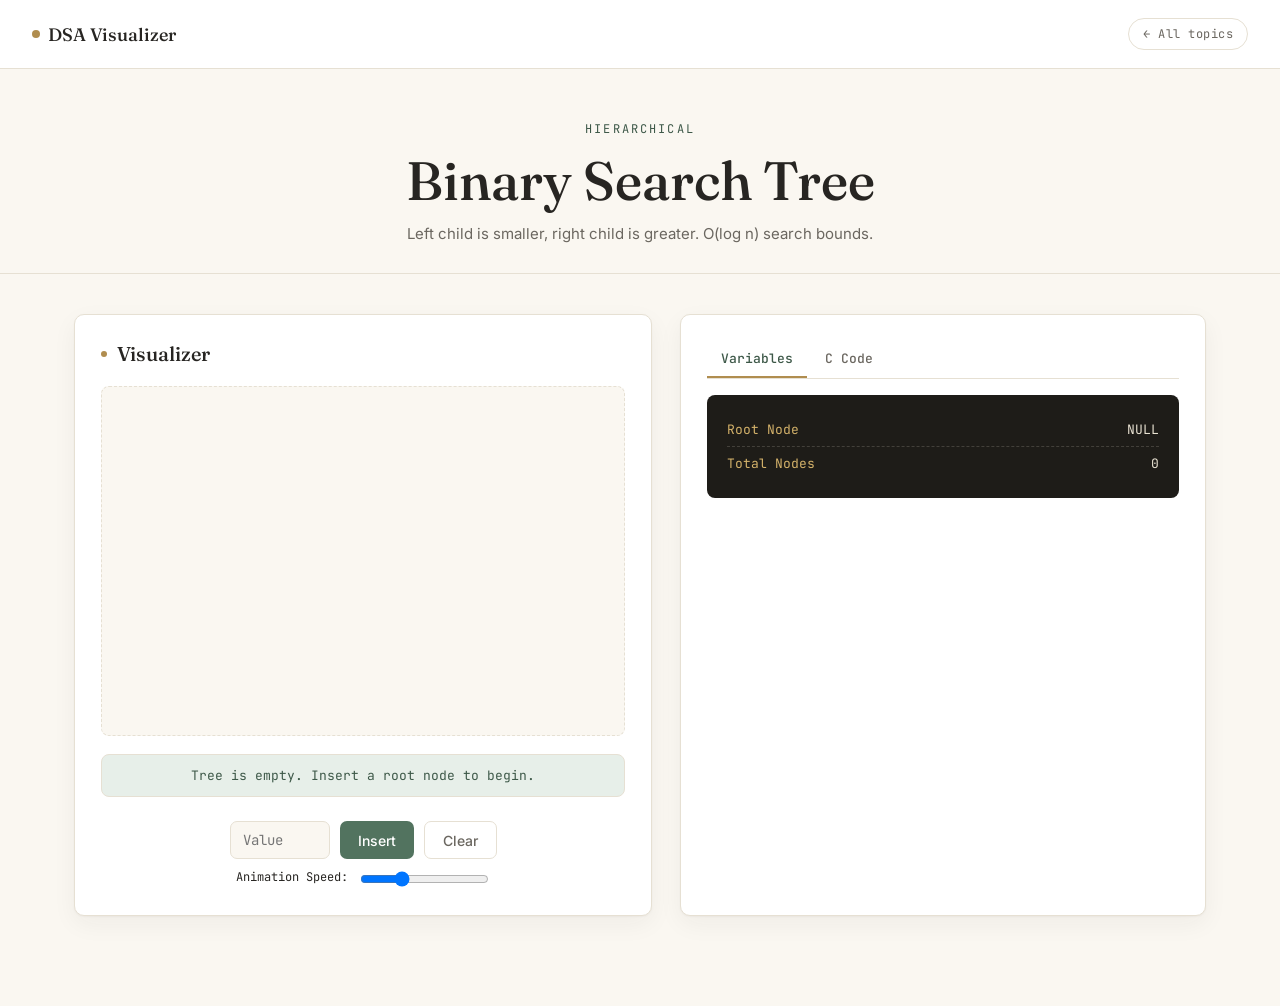
==== binary-tree.html @ e1cd3124 "Add binary-tree.html for DSA visualizer" ====
<!DOCTYPE html>
<html lang="en">
<head>
<meta charset="UTF-8">
<meta name="viewport" content="width=device-width, initial-scale=1.0">
<title>Binary Tree — DSA Visualizer</title>
<link href="https://fonts.googleapis.com/css2?family=Fraunces:wght@400;500&family=Inter:wght@400;500;600&family=JetBrains+Mono:wght@400;500&display=swap" rel="stylesheet">
<link rel="stylesheet" href="assets/style.css">
<style>
  .tree-stage { position: relative; height: 350px; background: var(--porcelain); border: 1px dashed var(--line); border-radius: 8px; margin-top: 20px; overflow: hidden; }
  .t-node { position: absolute; width: 40px; height: 40px; background: var(--sage); color: white; border-radius: 50%; display: flex; align-items: center; justify-content: center; font-family: 'JetBrains Mono', monospace; font-weight: bold; font-size: 14px; z-index: 2; transition: all 0.4s ease; transform: translate(-50%, -50%); box-shadow: var(--shadow); }
  .t-node.active { background: var(--gold); transform: translate(-50%, -50%) scale(1.2); }
  
  svg.tree-edges { position: absolute; top: 0; left: 0; width: 100%; height: 100%; z-index: 1; pointer-events: none; }
  line.tree-line { stroke: var(--sage-deep); stroke-width: 2; transition: all 0.4s ease; }
  
  .caption { margin-top: 18px; background: var(--sage-pale); border: 1px solid var(--line); border-radius: 8px; padding: 12px 16px; font-family: 'JetBrains Mono', monospace; font-size: 13px; color: var(--sage-deep); text-align: center; min-height: 20px; }
</style>
</head>
<body>
<nav class="site-nav">
  <a class="brand" href="index.html">DSA Visualizer</a>
  <a class="back" href="index.html">← All topics</a>
</nav>

<header class="page-head">
  <div class="eyebrow">Hierarchical</div>
  <h1>Binary Search Tree</h1>
  <p>Left child is smaller, right child is greater. O(log n) search bounds.</p>
</header>

<main class="layout">
  <div class="panel">
    <h2>Visualizer</h2>
    <div class="tree-stage" id="stage">
      <svg class="tree-edges" id="edgesSvg"></svg>
      <div id="nodesContainer"></div>
    </div>
    
    <div class="caption" id="caption">Tree is empty. Insert a root node to begin.</div>
    
    <div class="controls">
      <input type="number" id="valInput" placeholder="Value" style="width: 100px;" />
      <button class="btn-primary" onclick="insertNode()">Insert</button>
      <button class="btn-ghost" onclick="resetTree()">Clear</button>
    </div>
    
    <div class="controls" style="margin-top: 10px;">
      <label style="font-family:'JetBrains Mono', monospace; font-size:12px;">Animation Speed:</label>
      <input type="range" id="speedSlider" min="200" max="1500" value="600">
    </div>
  </div>

  <div class="panel">
    <div class="tabs">
      <div class="tab active" data-tab="vars">Variables</div>
      <div class="tab" data-tab="code">C Code</div>
    </div>
    <div class="tab-content active" id="vars">
      <div class="ledger">
        <div class="ledger-row"><span class="ledger-key">Root Node</span><span class="ledger-val" id="varRoot">NULL</span></div>
        <div class="ledger-row"><span class="ledger-key">Total Nodes</span><span class="ledger-val" id="varSize">0</span></div>
      </div>
    </div>
    <div class="tab-content" id="code">
      <pre class="code">
struct Node* insert(struct Node* node, int data) {
    if (node == NULL) return newNode(data);

    if (data < node->data)
        node->left  = insert(node->left, data);
    else if (data > node->data)
        node->right = insert(node->right, data);

    return node;
}</pre>
    </div>
  </div>
</main>

<script>
  class TreeNode {
    constructor(val, id) {
      this.val = val; this.id = id;
      this.left = null; this.right = null;
      this.x = 0; this.y = 0;
    }
  }

  let root = null;
  let nodeCount = 0;
  let isRunning = false;
  
  function getDelay() { return parseInt(document.getElementById("speedSlider").max) - parseInt(document.getElementById("speedSlider").value) + 200; }
  function sleep(ms) { return new Promise(resolve => setTimeout(resolve, ms)); }

  function calculatePositions(node, x, y, offset) {
    if (!node) return;
    node.x = x; node.y = y;
    calculatePositions(node.left, x - offset, y + 60, offset / 1.8);
    calculatePositions(node.right, x + offset, y + 60, offset / 1.8);
  }

  function drawTree() {
    const stageWidth = document.getElementById("stage").clientWidth;
    if (root) calculatePositions(root, stageWidth / 2, 40, stageWidth / 4);

    const svg = document.getElementById("edgesSvg");
    const container = document.getElementById("nodesContainer");
    svg.innerHTML = "";
    
    // Create/update nodes
    const renderNode = (node) => {
      let el = document.getElementById(`t-node-${node.id}`);
      if (!el) {
        el = document.createElement("div");
        el.className = "t-node";
        el.id = `t-node-${node.id}`;
        el.textContent = node.val;
        container.appendChild(el);
      }
      el.style.left = `${node.x}px`;
      el.style.top = `${node.y}px`;

      if (node.left) {
        let line = document.createElementNS("http://www.w3.org/2000/svg", "line");
        line.setAttribute("class", "tree-line");
        line.setAttribute("x1", node.x); line.setAttribute("y1", node.y);
        line.setAttribute("x2", node.left.x); line.setAttribute("y2", node.left.y);
        svg.appendChild(line);
        renderNode(node.left);
      }
      if (node.right) {
        let line = document.createElementNS("http://www.w3.org/2000/svg", "line");
        line.setAttribute("class", "tree-line");
        line.setAttribute("x1", node.x); line.setAttribute("y1", node.y);
        line.setAttribute("x2", node.right.x); line.setAttribute("y2", node.right.y);
        svg.appendChild(line);
        renderNode(node.right);
      }
    };

    if (root) renderNode(root);
    
    document.getElementById("varRoot").textContent = root ? root.val : "NULL";
    document.getElementById("varSize").textContent = nodeCount;
  }

  async function insertNode() {
    if (isRunning) return;
    let val = document.getElementById("valInput").value.trim();
    if (!val || isNaN(val)) { document.getElementById("caption").textContent = "Enter a valid number."; return; }
    
    let num = Number(val);
    isRunning = true;
    document.getElementById("valInput").value = "";

    if (!root) {
      root = new TreeNode(num, nodeCount++);
      document.getElementById("caption").textContent = `Tree was empty. Created root node ${num}.`;
      drawTree();
      isRunning = false;
      return;
    }

    let curr = root;
    while (curr) {
      let el = document.getElementById(`t-node-${curr.id}`);
      el.classList.add("active");
      
      if (num < curr.val) {
        document.getElementById("caption").textContent = `${num} < ${curr.val}. Moving to left child.`;
        await sleep(getDelay());
        el.classList.remove("active");
        
        if (!curr.left) {
          curr.left = new TreeNode(num, nodeCount++);
          document.getElementById("caption").textContent = `Left child is null. Inserting ${num} here.`;
          break;
        }
        curr = curr.left;
      } else if (num > curr.val) {
        document.getElementById("caption").textContent = `${num} > ${curr.val}. Moving to right child.`;
        await sleep(getDelay());
        el.classList.remove("active");
        
        if (!curr.right) {
          curr.right = new TreeNode(num, nodeCount++);
          document.getElementById("caption").textContent = `Right child is null. Inserting ${num} here.`;
          break;
        }
        curr = curr.right;
      } else {
        document.getElementById("caption").textContent = `Value ${num} already exists in the BST!`;
        el.classList.remove("active");
        isRunning = false;
        return;
      }
    }
    
    drawTree();
    isRunning = false;
  }

  function resetTree() {
    if (isRunning) return;
    root = null;
    nodeCount = 0;
    document.getElementById("nodesContainer").innerHTML = "";
    document.getElementById("edgesSvg").innerHTML = "";
    document.getElementById("caption").textContent = "Tree cleared.";
    drawTree();
  }

  window.addEventListener('resize', () => { if(!isRunning) drawTree(); });
  
  // Tabs
  document.querySelectorAll(".tab").forEach(tab => {
    tab.addEventListener("click", () => {
      document.querySelectorAll(".tab").forEach(t => t.classList.remove("active"));
      document.querySelectorAll(".tab-content").forEach(c => c.classList.remove("active"));
      tab.classList.add("active");
      document.getElementById(tab.dataset.tab).classList.add("active");
    });
  });
</script>
</body>
</html>
---- assets/style.css ----
/* ============================================================
   DSA Visualizer — shared design system
   Porcelain & ink, sage and antique gold accents.
   ============================================================ */
:root {
  --porcelain: #FAF7F1;
  --paper: #FFFFFF;
  --ink: #272522;
  --ink-soft: #6B6760;
  --line: #E6E0D3;
  --sage: #52735F;
  --sage-deep: #3D5848;
  --sage-pale: #E7EFE9;
  --gold: #B08D4F;
  --gold-soft: #E8D9B8;
  --rose: #A85C4D;
  --ledger: #1E1C18;
  --ledger-text: #E9E2D2;
  --ledger-accent: #D4B26A;
  --radius: 10px;
  --shadow: 0 1px 2px rgba(39,37,34,0.04), 0 8px 24px rgba(39,37,34,0.05);
}

* { box-sizing: border-box; }
html { scroll-behavior: smooth; }
body {
  margin: 0;
  background: var(--porcelain);
  color: var(--ink);
  font-family: 'Inter', sans-serif;
  -webkit-font-smoothing: antialiased;
}
a { color: var(--sage-deep); }

/* ---------- Nav ---------- */
.site-nav {
  display: flex; align-items: center; justify-content: space-between;
  padding: 18px 32px; border-bottom: 1px solid var(--line);
  background: var(--paper); position: sticky; top: 0; z-index: 50;
}
.site-nav .brand {
  font-family: 'Fraunces', serif; font-weight: 500; font-size: 18px;
  text-decoration: none; color: var(--ink); display: flex; align-items: center; gap: 8px;
}
.site-nav .brand::before {
  content: ''; width: 8px; height: 8px; border-radius: 50%;
  background: var(--gold); display: inline-block;
}
.site-nav .back {
  font-family: 'JetBrains Mono', monospace; font-size: 12px;
  letter-spacing: 0.04em; text-decoration: none; color: var(--ink-soft);
  border: 1px solid var(--line); padding: 7px 14px; border-radius: 20px;
  transition: all 0.2s ease;
}
.site-nav .back:hover { border-color: var(--gold); color: var(--sage-deep); }

/* ---------- Page header ---------- */
.page-head { padding: 52px 32px 30px; text-align: center; border-bottom: 1px solid var(--line); }
.eyebrow {
  font-family: 'JetBrains Mono', monospace; font-size: 12px;
  letter-spacing: 0.18em; text-transform: uppercase; color: var(--sage-deep); margin-bottom: 10px;
}
.page-head h1 { font-family: 'Fraunces', serif; font-weight: 500; font-size: clamp(32px,5vw,54px); margin: 0 0 10px; }
.page-head p { color: var(--ink-soft); font-size: 15px; margin: 0 auto; max-width: 560px; }

main.layout { max-width: 1180px; margin: 0 auto; padding: 40px 24px 90px; display: grid; grid-template-columns: 1fr; gap: 28px; }
@media(min-width: 980px) { main.layout { grid-template-columns: 1.1fr 1fr; } }

.panel { background: var(--paper); border: 1px solid var(--line); border-radius: var(--radius); padding: 26px; box-shadow: var(--shadow); }
.panel h2 { font-family: 'Fraunces', serif; font-weight: 500; font-size: 20px; margin: 0 0 18px; display: flex; align-items: center; gap: 10px; }
.panel h2::before { content: ''; width: 6px; height: 6px; border-radius: 50%; background: var(--gold); display: inline-block; }

/* ---------- Buttons / inputs ---------- */
input[type=text], input[type=number] {
  padding: 9px 12px; border: 1px solid var(--line); border-radius: 7px;
  font-family: 'JetBrains Mono', monospace; font-size: 14px; background: var(--porcelain);
}
button {
  border: none; padding: 9px 18px; border-radius: 7px; font-family: 'Inter', sans-serif;
  font-weight: 500; font-size: 14px; cursor: pointer; transition: all 0.15s ease;
}
button:active { transform: scale(0.96); }
button:disabled { opacity: 0.4; cursor: not-allowed; }
.btn-primary { background: var(--sage); color: #fff; }
.btn-dark { background: var(--ink); color: #fff; }
.btn-ghost { background: transparent; color: var(--ink-soft); border: 1px solid var(--line); }
.controls { display: flex; gap: 10px; justify-content: center; margin-top: 24px; flex-wrap: wrap; }

/* ---------- Code & Ledger ---------- */
.tabs { display: flex; gap: 4px; margin-bottom: 16px; border-bottom: 1px solid var(--line); flex-wrap: wrap; }
.tab { padding: 9px 14px; font-size: 13px; font-weight: 500; color: var(--ink-soft); cursor: pointer; border-bottom: 2px solid transparent; font-family: 'JetBrains Mono', monospace; }
.tab.active { color: var(--sage-deep); border-bottom-color: var(--gold); }
.tab-content { display: none; }
.tab-content.active { display: block; }

pre.code { background: var(--ledger); color: var(--ledger-text); font-family: 'JetBrains Mono', monospace; font-size: 13px; line-height: 1.65; padding: 18px; border-radius: 8px; overflow-x: auto; margin: 0; }
.code-line { display: block; padding: 1px 6px; border-radius: 3px; }
.code-line.active { background: rgba(212,178,106,0.22); box-shadow: inset 2px 0 0 var(--ledger-accent); }

.ledger { background: var(--ledger); border-radius: 8px; padding: 18px 20px; font-family: 'JetBrains Mono', monospace; font-size: 13px; color: var(--ledger-text); }
.ledger-row { display: flex; justify-content: space-between; gap: 12px; padding: 8px 0; border-bottom: 1px dashed rgba(232,226,210,0.18); transition: background 0.3s ease; }
.ledger-row:last-child { border-bottom: none; }
.ledger-row.flash { background: rgba(212,178,106,0.16); }
.ledger-key { color: var(--ledger-accent); flex-shrink: 0; }
.ledger-val { color: var(--ledger-text); text-align: right; }
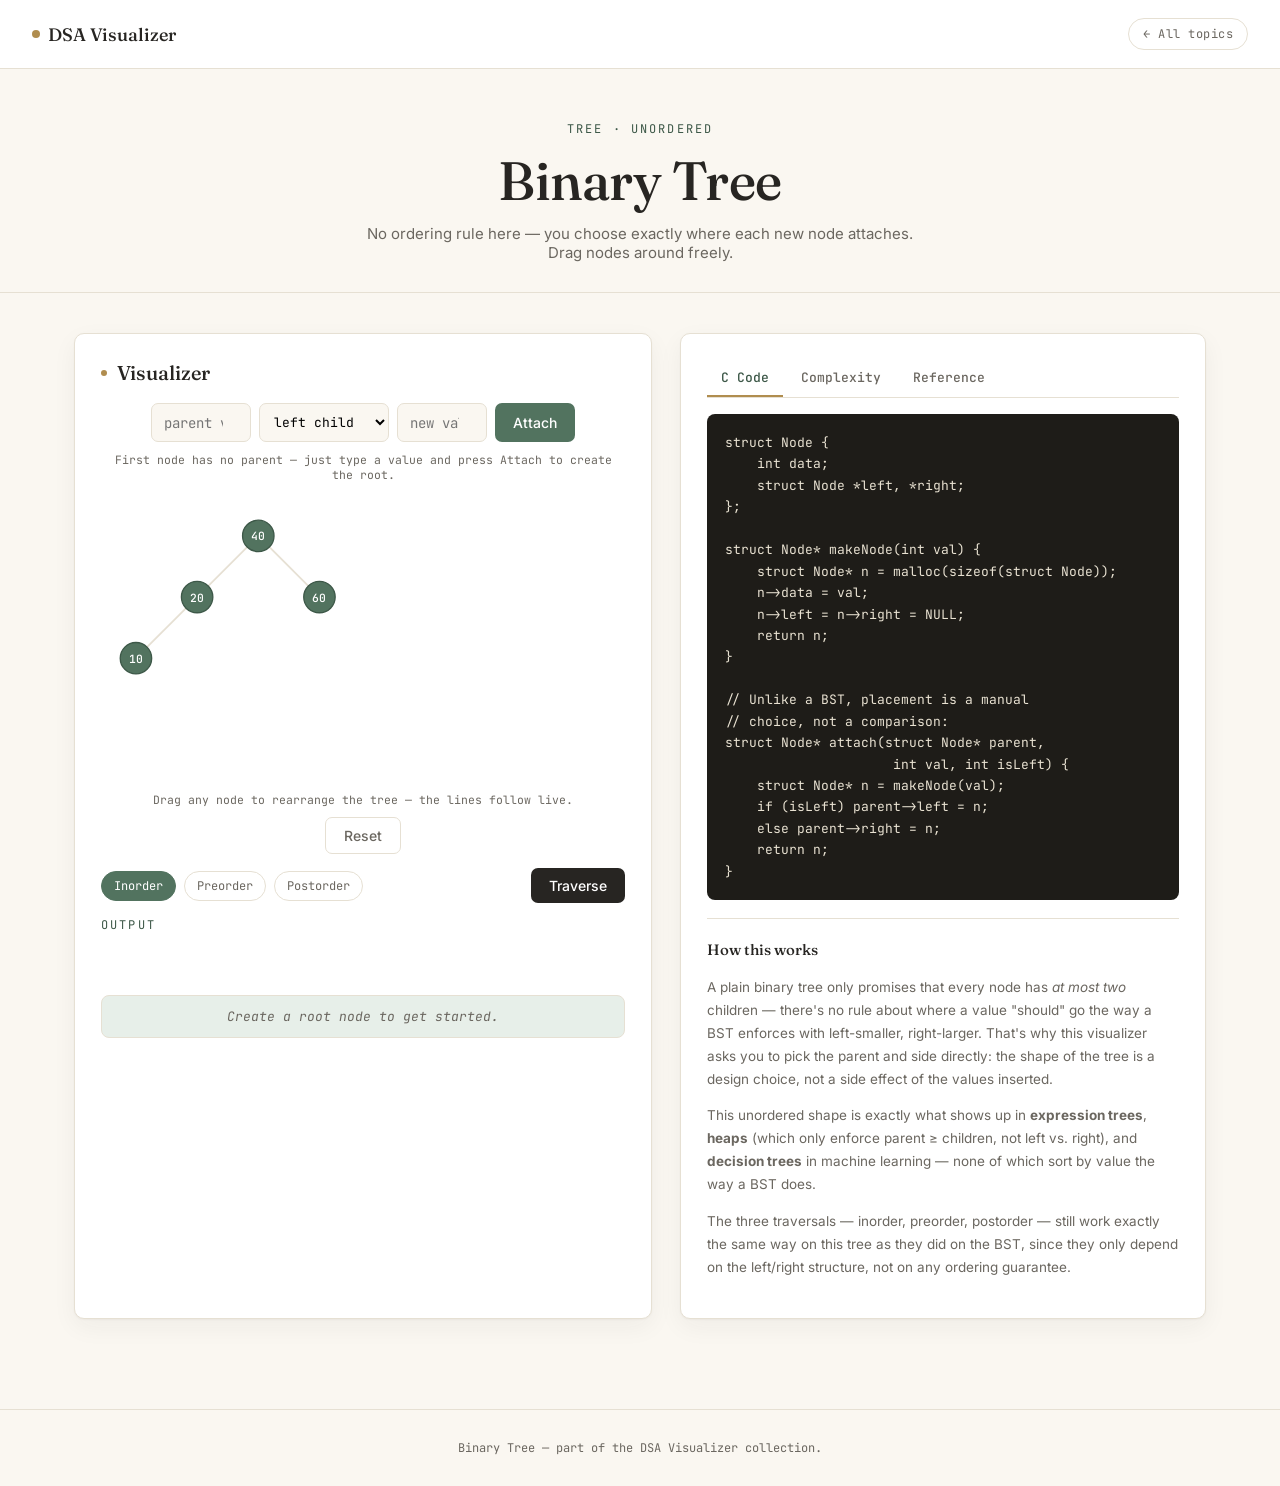
==== commit f90da26b: "Add files via upload" ====
--- a/binary-tree.html
+++ b/binary-tree.html
@@ -4,225 +4,324 @@
 <meta charset="UTF-8">
 <meta name="viewport" content="width=device-width, initial-scale=1.0">
 <title>Binary Tree — DSA Visualizer</title>
+<link rel="preconnect" href="https://fonts.googleapis.com">
 <link href="https://fonts.googleapis.com/css2?family=Fraunces:wght@400;500&family=Inter:wght@400;500;600&family=JetBrains+Mono:wght@400;500&display=swap" rel="stylesheet">
 <link rel="stylesheet" href="assets/style.css">
 <style>
-  .tree-stage { position: relative; height: 350px; background: var(--porcelain); border: 1px dashed var(--line); border-radius: 8px; margin-top: 20px; overflow: hidden; }
-  .t-node { position: absolute; width: 40px; height: 40px; background: var(--sage); color: white; border-radius: 50%; display: flex; align-items: center; justify-content: center; font-family: 'JetBrains Mono', monospace; font-weight: bold; font-size: 14px; z-index: 2; transition: all 0.4s ease; transform: translate(-50%, -50%); box-shadow: var(--shadow); }
-  .t-node.active { background: var(--gold); transform: translate(-50%, -50%) scale(1.2); }
-  
-  svg.tree-edges { position: absolute; top: 0; left: 0; width: 100%; height: 100%; z-index: 1; pointer-events: none; }
-  line.tree-line { stroke: var(--sage-deep); stroke-width: 2; transition: all 0.4s ease; }
-  
-  .caption { margin-top: 18px; background: var(--sage-pale); border: 1px solid var(--line); border-radius: 8px; padding: 12px 16px; font-family: 'JetBrains Mono', monospace; font-size: 13px; color: var(--sage-deep); text-align: center; min-height: 20px; }
+  .tree-stage{width:100%;min-height:300px;touch-action:none;}
+  .tree-node{cursor:grab;}
+  .tree-node circle{fill:var(--sage);stroke:var(--sage-deep);stroke-width:1.5;transition:fill 0.3s ease;}
+  .tree-node circle.visiting{fill:var(--gold);stroke:var(--gold);}
+  .tree-node circle.done{fill:var(--sage-deep);}
+  .tree-node text{fill:#fff;font-family:'JetBrains Mono',monospace;font-size:13px;text-anchor:middle;dominant-baseline:central;font-weight:500;pointer-events:none;}
+  .tree-edge{stroke:var(--line);stroke-width:2;}
+  .out-strip{display:flex;gap:6px;min-height:44px;flex-wrap:wrap;align-items:center;}
+  .out-slot{width:38px;height:38px;border-radius:6px;background:var(--sage-pale);border:1px solid var(--line);display:flex;align-items:center;justify-content:center;font-family:'JetBrains Mono',monospace;font-weight:500;color:var(--sage-deep);animation:popIn 0.3s ease;}
+  @keyframes popIn{from{transform:scale(0.5);opacity:0;}to{transform:scale(1);opacity:1;}}
+  .mode-tab{padding:6px 12px;border-radius:16px;font-size:12px;font-family:'JetBrains Mono',monospace;border:1px solid var(--line);cursor:pointer;color:var(--ink-soft);}
+  .mode-tab.active{background:var(--sage);color:#fff;border-color:var(--sage);}
+  .insert-row{display:flex;gap:8px;justify-content:center;flex-wrap:wrap;margin-bottom:10px;}
+  .insert-row select{border:1px solid var(--line);border-radius:7px;padding:9px 10px;font-family:'JetBrains Mono',monospace;font-size:13px;background:var(--porcelain);}
+  .traversal-row{display:flex;gap:8px;margin:14px 0;flex-wrap:wrap;align-items:center;}
+  .caption{margin-top:8px;background:var(--sage-pale);border:1px solid var(--line);border-radius:8px;padding:12px 16px;font-family:'JetBrains Mono',monospace;font-size:13px;color:var(--sage-deep);min-height:20px;text-align:center;}
+  .caption.idle{color:var(--ink-soft);font-style:italic;}
+  .explainer{margin-top:18px;border-top:1px solid var(--line);padding-top:18px;font-size:13.5px;color:var(--ink-soft);line-height:1.7;}
+  .explainer h3{font-family:'Fraunces',serif;font-weight:500;font-size:15px;color:var(--ink);margin:0 0 8px;}
+  .explainer code{background:var(--porcelain);padding:1px 5px;border-radius:4px;font-family:'JetBrains Mono',monospace;font-size:12.5px;color:var(--sage-deep);}
+  .hint{font-size:11.5px;color:var(--ink-soft);text-align:center;margin-top:6px;font-family:'JetBrains Mono',monospace;}
 </style>
 </head>
 <body>
+
 <nav class="site-nav">
   <a class="brand" href="index.html">DSA Visualizer</a>
   <a class="back" href="index.html">← All topics</a>
 </nav>
 
 <header class="page-head">
-  <div class="eyebrow">Hierarchical</div>
-  <h1>Binary Search Tree</h1>
-  <p>Left child is smaller, right child is greater. O(log n) search bounds.</p>
+  <div class="eyebrow">Tree · Unordered</div>
+  <h1>Binary Tree</h1>
+  <p>No ordering rule here — you choose exactly where each new node attaches. Drag nodes around freely.</p>
 </header>
 
 <main class="layout">
   <div class="panel">
     <h2>Visualizer</h2>
-    <div class="tree-stage" id="stage">
-      <svg class="tree-edges" id="edgesSvg"></svg>
-      <div id="nodesContainer"></div>
-    </div>
-    
-    <div class="caption" id="caption">Tree is empty. Insert a root node to begin.</div>
-    
-    <div class="controls">
-      <input type="number" id="valInput" placeholder="Value" style="width: 100px;" />
-      <button class="btn-primary" onclick="insertNode()">Insert</button>
-      <button class="btn-ghost" onclick="resetTree()">Clear</button>
-    </div>
-    
-    <div class="controls" style="margin-top: 10px;">
-      <label style="font-family:'JetBrains Mono', monospace; font-size:12px;">Animation Speed:</label>
-      <input type="range" id="speedSlider" min="200" max="1500" value="600">
-    </div>
+    <div class="insert-row">
+      <input type="number" id="parentInput" placeholder="parent value" style="width:100px;">
+      <select id="sideSelect"><option value="left">left child</option><option value="right">right child</option></select>
+      <input type="number" id="valInput" placeholder="new value" style="width:90px;">
+      <button class="btn-primary" onclick="insertVal()">Attach</button>
+    </div>
+    <div class="hint">First node has no parent — just type a value and press Attach to create the root.</div>
+    <svg class="tree-stage" id="svg" viewBox="0 0 600 300"></svg>
+    <div class="hint">Drag any node to rearrange the tree — the lines follow live.</div>
+    <button class="btn-ghost" onclick="resetTree()" style="display:block;margin:10px auto 0;">Reset</button>
+
+    <div class="traversal-row">
+      <span class="mode-tab active" data-mode="in">Inorder</span>
+      <span class="mode-tab" data-mode="pre">Preorder</span>
+      <span class="mode-tab" data-mode="post">Postorder</span>
+      <button class="btn-dark" onclick="runTraversal()" style="margin-left:auto;">Traverse</button>
+    </div>
+    <div class="eyebrow" style="text-align:left;">Output</div>
+    <div class="out-strip" id="outStrip"></div>
+    <div class="caption idle" id="caption">Create a root node to get started.</div>
   </div>
 
   <div class="panel">
     <div class="tabs">
-      <div class="tab active" data-tab="vars">Variables</div>
-      <div class="tab" data-tab="code">C Code</div>
-    </div>
-    <div class="tab-content active" id="vars">
-      <div class="ledger">
-        <div class="ledger-row"><span class="ledger-key">Root Node</span><span class="ledger-val" id="varRoot">NULL</span></div>
-        <div class="ledger-row"><span class="ledger-key">Total Nodes</span><span class="ledger-val" id="varSize">0</span></div>
+      <div class="tab active" data-tab="code">C Code</div>
+      <div class="tab" data-tab="complexity">Complexity</div>
+      <div class="tab" data-tab="docs">Reference</div>
+    </div>
+
+    <div class="tab-content active" id="code">
+      <pre class="code">struct Node {
+    int data;
+    struct Node *left, *right;
+};
+
+struct Node* makeNode(int val) {
+    struct Node* n = malloc(sizeof(struct Node));
+    n->data = val;
+    n->left = n->right = NULL;
+    return n;
+}
+
+// Unlike a BST, placement is a manual
+// choice, not a comparison:
+struct Node* attach(struct Node* parent,
+                     int val, int isLeft) {
+    struct Node* n = makeNode(val);
+    if (isLeft) parent->left = n;
+    else parent->right = n;
+    return n;
+}</pre>
+      <div class="explainer">
+        <h3>How this works</h3>
+        <p>
+          A plain binary tree only promises that every node has <em>at most two</em> children — there's no
+          rule about where a value "should" go the way a BST enforces with left-smaller, right-larger. That's
+          why this visualizer asks you to pick the parent and side directly: the shape of the tree is a
+          design choice, not a side effect of the values inserted.
+        </p>
+        <p>
+          This unordered shape is exactly what shows up in <strong>expression trees</strong>, <strong>heaps</strong>
+          (which only enforce parent ≥ children, not left vs. right), and <strong>decision trees</strong> in
+          machine learning — none of which sort by value the way a BST does.
+        </p>
+        <p>
+          The three traversals — inorder, preorder, postorder — still work exactly the same way on this
+          tree as they did on the BST, since they only depend on the left/right structure, not on any
+          ordering guarantee.
+        </p>
       </div>
     </div>
-    <div class="tab-content" id="code">
-      <pre class="code">
-struct Node* insert(struct Node* node, int data) {
-    if (node == NULL) return newNode(data);
-
-    if (data < node->data)
-        node->left  = insert(node->left, data);
-    else if (data > node->data)
-        node->right = insert(node->right, data);
-
-    return node;
-}</pre>
+
+    <div class="tab-content" id="complexity">
+      <table>
+        <tr><th>Operation</th><th>Time</th><th>Space</th></tr>
+        <tr><td>Attach child</td><td>O(1)</td><td>O(1)</td></tr>
+        <tr><td>Traversal</td><td>O(n)</td><td>O(h) call stack</td></tr>
+        <tr><td>Search (no ordering)</td><td>O(n)</td><td>O(h)</td></tr>
+      </table>
+    </div>
+
+    <div class="tab-content" id="docs">
+      <div class="links">
+        <a href="https://www.geeksforgeeks.org/binary-tree-data-structure/" target="_blank">GeeksforGeeks — Binary Tree</a>
+        <a href="https://www.geeksforgeeks.org/tree-traversals-inorder-preorder-and-postorder/" target="_blank">GeeksforGeeks — Tree Traversals</a>
+      </div>
     </div>
   </div>
 </main>
 
+<footer>Binary Tree — part of the DSA Visualizer collection.</footer>
+
 <script>
-  class TreeNode {
-    constructor(val, id) {
-      this.val = val; this.id = id;
-      this.left = null; this.right = null;
-      this.x = 0; this.y = 0;
+var nodesById = {};
+var root = null;
+var idCounter = 0;
+var mode = 'in';
+var dragging = null;
+var dragOffset = {x:0,y:0};
+
+function setCaption(text, idle){
+  var cap = document.getElementById('caption');
+  cap.textContent = text;
+  cap.classList.toggle('idle', !!idle);
+}
+
+function findByVal(val){
+  for(var id in nodesById){ if(nodesById[id].val === val) return nodesById[id]; }
+  return null;
+}
+
+function insertVal(){
+  var valInput = document.getElementById('valInput');
+  var parentInput = document.getElementById('parentInput');
+  var side = document.getElementById('sideSelect').value;
+
+  if(valInput.value === '' || isNaN(Number(valInput.value))){ setCaption('Enter the value of the new node.', false); return; }
+  var val = Number(valInput.value);
+  if(findByVal(val)){ setCaption('Value ' + val + ' already exists in the tree — values must be unique here.', false); return; }
+
+  var node = {id: idCounter++, val: val, left:null, right:null, x: 280, y: 40};
+  nodesById[node.id] = node;
+
+  if(root === null){
+    root = node;
+    setCaption('Created root node ' + val + '.', false);
+  } else {
+    if(parentInput.value === '' || isNaN(Number(parentInput.value))){ setCaption('Enter the parent value to attach to.', false); delete nodesById[node.id]; return; }
+    var parent = findByVal(Number(parentInput.value));
+    if(!parent){ setCaption('No node with value ' + parentInput.value + ' exists yet.', false); delete nodesById[node.id]; return; }
+    if(side === 'left' && parent.left){ setCaption('Parent ' + parent.val + ' already has a left child.', false); delete nodesById[node.id]; return; }
+    if(side === 'right' && parent.right){ setCaption('Parent ' + parent.val + ' already has a right child.', false); delete nodesById[node.id]; return; }
+    if(side === 'left') parent.left = node; else parent.right = node;
+    setCaption('Attached ' + val + ' as the ' + side + ' child of ' + parent.val + '.', false);
+  }
+  valInput.value = ''; parentInput.value = '';
+  autoLayout();
+  drawTree();
+}
+
+function autoLayout(){
+  if(!root) return;
+  var counter = {x:0};
+  function place(node, depth){
+    if(!node) return;
+    place(node.left, depth+1);
+    node.x = 40 + counter.x * 70;
+    node.y = 40 + depth*70;
+    counter.x++;
+    place(node.right, depth+1);
+  }
+  place(root, 0);
+}
+
+function drawTree(){
+  var svg = document.getElementById('svg');
+  svg.innerHTML = '';
+  if(!root) return;
+
+  function drawEdges(node){
+    if(!node) return;
+    if(node.left){
+      svg.insertAdjacentHTML('beforeend', '<line class="tree-edge" x1="'+node.x+'" y1="'+node.y+'" x2="'+node.left.x+'" y2="'+node.left.y+'"/>');
+      drawEdges(node.left);
     }
-  }
-
-  let root = null;
-  let nodeCount = 0;
-  let isRunning = false;
-  
-  function getDelay() { return parseInt(document.getElementById("speedSlider").max) - parseInt(document.getElementById("speedSlider").value) + 200; }
-  function sleep(ms) { return new Promise(resolve => setTimeout(resolve, ms)); }
-
-  function calculatePositions(node, x, y, offset) {
-    if (!node) return;
-    node.x = x; node.y = y;
-    calculatePositions(node.left, x - offset, y + 60, offset / 1.8);
-    calculatePositions(node.right, x + offset, y + 60, offset / 1.8);
-  }
-
-  function drawTree() {
-    const stageWidth = document.getElementById("stage").clientWidth;
-    if (root) calculatePositions(root, stageWidth / 2, 40, stageWidth / 4);
-
-    const svg = document.getElementById("edgesSvg");
-    const container = document.getElementById("nodesContainer");
-    svg.innerHTML = "";
-    
-    // Create/update nodes
-    const renderNode = (node) => {
-      let el = document.getElementById(`t-node-${node.id}`);
-      if (!el) {
-        el = document.createElement("div");
-        el.className = "t-node";
-        el.id = `t-node-${node.id}`;
-        el.textContent = node.val;
-        container.appendChild(el);
-      }
-      el.style.left = `${node.x}px`;
-      el.style.top = `${node.y}px`;
-
-      if (node.left) {
-        let line = document.createElementNS("http://www.w3.org/2000/svg", "line");
-        line.setAttribute("class", "tree-line");
-        line.setAttribute("x1", node.x); line.setAttribute("y1", node.y);
-        line.setAttribute("x2", node.left.x); line.setAttribute("y2", node.left.y);
-        svg.appendChild(line);
-        renderNode(node.left);
-      }
-      if (node.right) {
-        let line = document.createElementNS("http://www.w3.org/2000/svg", "line");
-        line.setAttribute("class", "tree-line");
-        line.setAttribute("x1", node.x); line.setAttribute("y1", node.y);
-        line.setAttribute("x2", node.right.x); line.setAttribute("y2", node.right.y);
-        svg.appendChild(line);
-        renderNode(node.right);
-      }
-    };
-
-    if (root) renderNode(root);
-    
-    document.getElementById("varRoot").textContent = root ? root.val : "NULL";
-    document.getElementById("varSize").textContent = nodeCount;
-  }
-
-  async function insertNode() {
-    if (isRunning) return;
-    let val = document.getElementById("valInput").value.trim();
-    if (!val || isNaN(val)) { document.getElementById("caption").textContent = "Enter a valid number."; return; }
-    
-    let num = Number(val);
-    isRunning = true;
-    document.getElementById("valInput").value = "";
-
-    if (!root) {
-      root = new TreeNode(num, nodeCount++);
-      document.getElementById("caption").textContent = `Tree was empty. Created root node ${num}.`;
-      drawTree();
-      isRunning = false;
-      return;
+    if(node.right){
+      svg.insertAdjacentHTML('beforeend', '<line class="tree-edge" x1="'+node.x+'" y1="'+node.y+'" x2="'+node.right.x+'" y2="'+node.right.y+'"/>');
+      drawEdges(node.right);
     }
-
-    let curr = root;
-    while (curr) {
-      let el = document.getElementById(`t-node-${curr.id}`);
-      el.classList.add("active");
-      
-      if (num < curr.val) {
-        document.getElementById("caption").textContent = `${num} < ${curr.val}. Moving to left child.`;
-        await sleep(getDelay());
-        el.classList.remove("active");
-        
-        if (!curr.left) {
-          curr.left = new TreeNode(num, nodeCount++);
-          document.getElementById("caption").textContent = `Left child is null. Inserting ${num} here.`;
-          break;
-        }
-        curr = curr.left;
-      } else if (num > curr.val) {
-        document.getElementById("caption").textContent = `${num} > ${curr.val}. Moving to right child.`;
-        await sleep(getDelay());
-        el.classList.remove("active");
-        
-        if (!curr.right) {
-          curr.right = new TreeNode(num, nodeCount++);
-          document.getElementById("caption").textContent = `Right child is null. Inserting ${num} here.`;
-          break;
-        }
-        curr = curr.right;
-      } else {
-        document.getElementById("caption").textContent = `Value ${num} already exists in the BST!`;
-        el.classList.remove("active");
-        isRunning = false;
-        return;
-      }
-    }
-    
-    drawTree();
-    isRunning = false;
-  }
-
-  function resetTree() {
-    if (isRunning) return;
-    root = null;
-    nodeCount = 0;
-    document.getElementById("nodesContainer").innerHTML = "";
-    document.getElementById("edgesSvg").innerHTML = "";
-    document.getElementById("caption").textContent = "Tree cleared.";
-    drawTree();
-  }
-
-  window.addEventListener('resize', () => { if(!isRunning) drawTree(); });
-  
-  // Tabs
-  document.querySelectorAll(".tab").forEach(tab => {
-    tab.addEventListener("click", () => {
-      document.querySelectorAll(".tab").forEach(t => t.classList.remove("active"));
-      document.querySelectorAll(".tab-content").forEach(c => c.classList.remove("active"));
-      tab.classList.add("active");
-      document.getElementById(tab.dataset.tab).classList.add("active");
+  }
+  drawEdges(root);
+
+  function drawNode(node){
+    if(!node) return;
+    var g = document.createElementNS('http://www.w3.org/2000/svg','g');
+    g.setAttribute('class','tree-node');
+    g.setAttribute('id','node-'+node.id);
+    g.innerHTML = '<circle cx="'+node.x+'" cy="'+node.y+'" r="18"/><text x="'+node.x+'" y="'+node.y+'">'+node.val+'</text>';
+    g.addEventListener('pointerdown', function(e){
+      dragging = node;
+      var rect = svg.getBoundingClientRect();
+      var scaleX = 600 / rect.width;
+      dragOffset.x = (e.clientX - rect.left)*scaleX - node.x;
+      dragOffset.y = (e.clientY - rect.top)*scaleX - node.y;
+      g.setPointerCapture(e.pointerId);
     });
+    svg.appendChild(g);
+    drawNode(node.left);
+    drawNode(node.right);
+  }
+  drawNode(root);
+}
+
+document.getElementById('svg').addEventListener('pointermove', function(e){
+  if(!dragging) return;
+  var rect = e.currentTarget.getBoundingClientRect();
+  var scaleX = 600 / rect.width;
+  dragging.x = (e.clientX - rect.left)*scaleX - dragOffset.x;
+  dragging.y = (e.clientY - rect.top)*scaleX - dragOffset.y;
+  drawTree();
+});
+document.getElementById('svg').addEventListener('pointerup', function(){ dragging = null; });
+
+function resetTree(){
+  root = null; nodesById = {};
+  document.getElementById('outStrip').innerHTML = '';
+  drawTree();
+  setCaption('Create a root node to get started.', true);
+}
+
+document.querySelectorAll('.mode-tab').forEach(function(t){
+  t.addEventListener('click', function(){
+    document.querySelectorAll('.mode-tab').forEach(function(x){ x.classList.remove('active'); });
+    t.classList.add('active');
+    mode = t.dataset.mode;
   });
+});
+
+function collectOrder(node, mode, out){
+  if(!node) return;
+  if(mode==='pre') out.push(node);
+  collectOrder(node.left, mode, out);
+  if(mode==='in') out.push(node);
+  collectOrder(node.right, mode, out);
+  if(mode==='post') out.push(node);
+}
+
+async function runTraversal(){
+  if(!root){ setCaption('Build a tree first.', false); return; }
+  document.getElementById('outStrip').innerHTML = '';
+  document.querySelectorAll('.tree-node circle').forEach(function(c){ c.classList.remove('visiting','done'); });
+  var order = [];
+  collectOrder(root, mode, order);
+  var modeName = mode==='in' ? 'Inorder' : mode==='pre' ? 'Preorder' : 'Postorder';
+  setCaption('Running ' + modeName + ' traversal...', false);
+  for(var i=0;i<order.length;i++){
+    var node = order[i];
+    var circle = document.querySelector('#node-'+node.id+' circle');
+    circle.classList.add('visiting');
+    setCaption('Visiting ' + node.val + '...', false);
+    await new Promise(function(r){ setTimeout(r, 600); });
+    circle.classList.remove('visiting');
+    circle.classList.add('done');
+    var slot = document.createElement('div');
+    slot.className = 'out-slot';
+    slot.textContent = node.val;
+    document.getElementById('outStrip').appendChild(slot);
+  }
+  setCaption(modeName + ' complete: ' + order.map(function(n){return n.val;}).join(', '), false);
+}
+
+document.querySelectorAll('.tab').forEach(function(tab){
+  tab.addEventListener('click', function(){
+    document.querySelectorAll('.tab').forEach(function(t){ t.classList.remove('active'); });
+    document.querySelectorAll('.tab-content').forEach(function(c){ c.classList.remove('active'); });
+    tab.classList.add('active');
+    document.getElementById(tab.dataset.tab).classList.add('active');
+  });
+});
+
+(function seed(){
+  function add(val, parentVal, side){
+    var node = {id: idCounter++, val: val, left:null, right:null, x:0, y:0};
+    nodesById[node.id] = node;
+    if(root === null){ root = node; return; }
+    var parent = findByVal(parentVal);
+    if(side === 'left') parent.left = node; else parent.right = node;
+  }
+  add(40, null, null);
+  add(20, 40, 'left');
+  add(60, 40, 'right');
+  add(10, 20, 'left');
+  autoLayout();
+  drawTree();
+})();
 </script>
 </body>
 </html>
--- a/assets/style.css
+++ b/assets/style.css
@@ -2,104 +2,249 @@
    DSA Visualizer — shared design system
    Porcelain & ink, sage and antique gold accents.
    ============================================================ */
-:root {
-  --porcelain: #FAF7F1;
-  --paper: #FFFFFF;
-  --ink: #272522;
-  --ink-soft: #6B6760;
-  --line: #E6E0D3;
-  --sage: #52735F;
-  --sage-deep: #3D5848;
-  --sage-pale: #E7EFE9;
-  --gold: #B08D4F;
-  --gold-soft: #E8D9B8;
-  --rose: #A85C4D;
-  --ledger: #1E1C18;
-  --ledger-text: #E9E2D2;
-  --ledger-accent: #D4B26A;
-  --radius: 10px;
-  --shadow: 0 1px 2px rgba(39,37,34,0.04), 0 8px 24px rgba(39,37,34,0.05);
-}
-
-* { box-sizing: border-box; }
-html { scroll-behavior: smooth; }
-body {
-  margin: 0;
-  background: var(--porcelain);
-  color: var(--ink);
-  font-family: 'Inter', sans-serif;
-  -webkit-font-smoothing: antialiased;
-}
-a { color: var(--sage-deep); }
+
+:root{
+  --porcelain:#FAF7F1;
+  --paper:#FFFFFF;
+  --ink:#272522;
+  --ink-soft:#6B6760;
+  --line:#E6E0D3;
+  --sage:#52735F;
+  --sage-deep:#3D5848;
+  --sage-pale:#E7EFE9;
+  --gold:#B08D4F;
+  --gold-soft:#E8D9B8;
+  --rose:#A85C4D;
+  --ledger:#1E1C18;
+  --ledger-text:#E9E2D2;
+  --ledger-accent:#D4B26A;
+  --radius:10px;
+  --shadow:0 1px 2px rgba(39,37,34,0.04), 0 8px 24px rgba(39,37,34,0.05);
+}
+
+*{box-sizing:border-box;}
+html{scroll-behavior:smooth;}
+body{
+  margin:0;
+  background:var(--porcelain);
+  color:var(--ink);
+  font-family:'Inter',sans-serif;
+  -webkit-font-smoothing:antialiased;
+}
+a{color:var(--sage-deep);}
 
 /* ---------- Nav ---------- */
-.site-nav {
-  display: flex; align-items: center; justify-content: space-between;
-  padding: 18px 32px; border-bottom: 1px solid var(--line);
-  background: var(--paper); position: sticky; top: 0; z-index: 50;
-}
-.site-nav .brand {
-  font-family: 'Fraunces', serif; font-weight: 500; font-size: 18px;
-  text-decoration: none; color: var(--ink); display: flex; align-items: center; gap: 8px;
-}
-.site-nav .brand::before {
-  content: ''; width: 8px; height: 8px; border-radius: 50%;
-  background: var(--gold); display: inline-block;
-}
-.site-nav .back {
-  font-family: 'JetBrains Mono', monospace; font-size: 12px;
-  letter-spacing: 0.04em; text-decoration: none; color: var(--ink-soft);
-  border: 1px solid var(--line); padding: 7px 14px; border-radius: 20px;
-  transition: all 0.2s ease;
-}
-.site-nav .back:hover { border-color: var(--gold); color: var(--sage-deep); }
+.site-nav{
+  display:flex;
+  align-items:center;
+  justify-content:space-between;
+  padding:18px 32px;
+  border-bottom:1px solid var(--line);
+  background:var(--paper);
+  position:sticky;
+  top:0;
+  z-index:50;
+}
+.site-nav .brand{
+  font-family:'Fraunces',serif;
+  font-weight:500;
+  font-size:18px;
+  text-decoration:none;
+  color:var(--ink);
+  display:flex;
+  align-items:center;
+  gap:8px;
+}
+.site-nav .brand::before{
+  content:'';
+  width:8px;height:8px;
+  border-radius:50%;
+  background:var(--gold);
+  display:inline-block;
+}
+.site-nav .back{
+  font-family:'JetBrains Mono',monospace;
+  font-size:12px;
+  letter-spacing:0.04em;
+  text-decoration:none;
+  color:var(--ink-soft);
+  border:1px solid var(--line);
+  padding:7px 14px;
+  border-radius:20px;
+  transition:border-color 0.2s ease, color 0.2s ease;
+}
+.site-nav .back:hover{border-color:var(--gold);color:var(--sage-deep);}
 
 /* ---------- Page header ---------- */
-.page-head { padding: 52px 32px 30px; text-align: center; border-bottom: 1px solid var(--line); }
-.eyebrow {
-  font-family: 'JetBrains Mono', monospace; font-size: 12px;
-  letter-spacing: 0.18em; text-transform: uppercase; color: var(--sage-deep); margin-bottom: 10px;
-}
-.page-head h1 { font-family: 'Fraunces', serif; font-weight: 500; font-size: clamp(32px,5vw,54px); margin: 0 0 10px; }
-.page-head p { color: var(--ink-soft); font-size: 15px; margin: 0 auto; max-width: 560px; }
-
-main.layout { max-width: 1180px; margin: 0 auto; padding: 40px 24px 90px; display: grid; grid-template-columns: 1fr; gap: 28px; }
-@media(min-width: 980px) { main.layout { grid-template-columns: 1.1fr 1fr; } }
-
-.panel { background: var(--paper); border: 1px solid var(--line); border-radius: var(--radius); padding: 26px; box-shadow: var(--shadow); }
-.panel h2 { font-family: 'Fraunces', serif; font-weight: 500; font-size: 20px; margin: 0 0 18px; display: flex; align-items: center; gap: 10px; }
-.panel h2::before { content: ''; width: 6px; height: 6px; border-radius: 50%; background: var(--gold); display: inline-block; }
+.page-head{
+  padding:52px 32px 30px;
+  text-align:center;
+  border-bottom:1px solid var(--line);
+}
+.eyebrow{
+  font-family:'JetBrains Mono',monospace;
+  font-size:12px;
+  letter-spacing:0.18em;
+  text-transform:uppercase;
+  color:var(--sage-deep);
+  margin-bottom:10px;
+}
+.page-head h1{
+  font-family:'Fraunces',serif;
+  font-weight:500;
+  font-size:clamp(32px,5vw,54px);
+  margin:0 0 10px;
+  letter-spacing:-0.01em;
+}
+.page-head p{
+  color:var(--ink-soft);
+  font-size:15px;
+  margin:0;
+  max-width:560px;
+  margin-inline:auto;
+}
+
+main.layout{
+  max-width:1180px;
+  margin:0 auto;
+  padding:40px 24px 90px;
+  display:grid;
+  grid-template-columns:1fr;
+  gap:28px;
+}
+@media(min-width:980px){
+  main.layout{grid-template-columns:1.1fr 1fr;}
+}
+
+.panel{
+  background:var(--paper);
+  border:1px solid var(--line);
+  border-radius:var(--radius);
+  padding:26px;
+  box-shadow:var(--shadow);
+}
+.panel h2{
+  font-family:'Fraunces',serif;
+  font-weight:500;
+  font-size:20px;
+  margin:0 0 18px;
+  display:flex;
+  align-items:center;
+  gap:10px;
+}
+.panel h2::before{
+  content:'';
+  width:6px;height:6px;
+  border-radius:50%;
+  background:var(--gold);
+  display:inline-block;
+}
 
 /* ---------- Buttons / inputs ---------- */
-input[type=text], input[type=number] {
-  padding: 9px 12px; border: 1px solid var(--line); border-radius: 7px;
-  font-family: 'JetBrains Mono', monospace; font-size: 14px; background: var(--porcelain);
-}
-button {
-  border: none; padding: 9px 18px; border-radius: 7px; font-family: 'Inter', sans-serif;
-  font-weight: 500; font-size: 14px; cursor: pointer; transition: all 0.15s ease;
-}
-button:active { transform: scale(0.96); }
-button:disabled { opacity: 0.4; cursor: not-allowed; }
-.btn-primary { background: var(--sage); color: #fff; }
-.btn-dark { background: var(--ink); color: #fff; }
-.btn-ghost { background: transparent; color: var(--ink-soft); border: 1px solid var(--line); }
-.controls { display: flex; gap: 10px; justify-content: center; margin-top: 24px; flex-wrap: wrap; }
-
-/* ---------- Code & Ledger ---------- */
-.tabs { display: flex; gap: 4px; margin-bottom: 16px; border-bottom: 1px solid var(--line); flex-wrap: wrap; }
-.tab { padding: 9px 14px; font-size: 13px; font-weight: 500; color: var(--ink-soft); cursor: pointer; border-bottom: 2px solid transparent; font-family: 'JetBrains Mono', monospace; }
-.tab.active { color: var(--sage-deep); border-bottom-color: var(--gold); }
-.tab-content { display: none; }
-.tab-content.active { display: block; }
-
-pre.code { background: var(--ledger); color: var(--ledger-text); font-family: 'JetBrains Mono', monospace; font-size: 13px; line-height: 1.65; padding: 18px; border-radius: 8px; overflow-x: auto; margin: 0; }
-.code-line { display: block; padding: 1px 6px; border-radius: 3px; }
-.code-line.active { background: rgba(212,178,106,0.22); box-shadow: inset 2px 0 0 var(--ledger-accent); }
-
-.ledger { background: var(--ledger); border-radius: 8px; padding: 18px 20px; font-family: 'JetBrains Mono', monospace; font-size: 13px; color: var(--ledger-text); }
-.ledger-row { display: flex; justify-content: space-between; gap: 12px; padding: 8px 0; border-bottom: 1px dashed rgba(232,226,210,0.18); transition: background 0.3s ease; }
-.ledger-row:last-child { border-bottom: none; }
-.ledger-row.flash { background: rgba(212,178,106,0.16); }
-.ledger-key { color: var(--ledger-accent); flex-shrink: 0; }
-.ledger-val { color: var(--ledger-text); text-align: right; }
+input[type=number], input[type=text]{
+  width:90px;
+  padding:9px 12px;
+  border:1px solid var(--line);
+  border-radius:7px;
+  font-family:'JetBrains Mono',monospace;
+  font-size:14px;
+  background:var(--porcelain);
+}
+button{
+  border:none;
+  padding:9px 18px;
+  border-radius:7px;
+  font-family:'Inter',sans-serif;
+  font-weight:500;
+  font-size:14px;
+  cursor:pointer;
+  transition:transform 0.15s ease, opacity 0.15s ease;
+}
+button:active{transform:scale(0.96);}
+button:disabled{opacity:0.4;cursor:not-allowed;}
+.btn-primary{background:var(--sage);color:#fff;}
+.btn-dark{background:var(--ink);color:#fff;}
+.btn-ghost{background:transparent;color:var(--ink-soft);border:1px solid var(--line);}
+.controls{display:flex;gap:10px;justify-content:center;margin-top:24px;flex-wrap:wrap;}
+
+/* ---------- Tabs ---------- */
+.tabs{display:flex;gap:4px;margin-bottom:16px;border-bottom:1px solid var(--line);flex-wrap:wrap;}
+.tab{
+  padding:9px 14px;
+  font-size:13px;
+  font-weight:500;
+  color:var(--ink-soft);
+  cursor:pointer;
+  border-bottom:2px solid transparent;
+  font-family:'JetBrains Mono',monospace;
+}
+.tab.active{color:var(--sage-deep);border-bottom-color:var(--gold);}
+.tab-content{display:none;}
+.tab-content.active{display:block;}
+
+/* ---------- Code panel ---------- */
+pre.code{
+  background:var(--ledger);
+  color:var(--ledger-text);
+  font-family:'JetBrains Mono',monospace;
+  font-size:13px;
+  line-height:1.65;
+  padding:18px;
+  border-radius:8px;
+  overflow-x:auto;
+  margin:0;
+}
+.code-line{display:block;padding:1px 6px;border-radius:3px;}
+.code-line.active{background:rgba(212,178,106,0.22);box-shadow:inset 2px 0 0 var(--ledger-accent);}
+
+/* ---------- Variables ledger ---------- */
+.ledger{
+  background:var(--ledger);
+  border-radius:8px;
+  padding:18px 20px;
+  font-family:'JetBrains Mono',monospace;
+  font-size:13px;
+  color:var(--ledger-text);
+}
+.ledger-row{
+  display:flex;
+  justify-content:space-between;
+  gap:12px;
+  padding:8px 0;
+  border-bottom:1px dashed rgba(232,226,210,0.18);
+  transition:background 0.3s ease;
+}
+.ledger-row:last-child{border-bottom:none;}
+.ledger-row.flash{background:rgba(212,178,106,0.16);}
+.ledger-key{color:var(--ledger-accent);flex-shrink:0;}
+.ledger-val{color:var(--ledger-text);text-align:right;word-break:break-word;}
+.garbage{color:#8a8474;font-style:italic;}
+
+/* ---------- Complexity table ---------- */
+table{width:100%;border-collapse:collapse;font-size:13px;}
+td,th{padding:8px 10px;text-align:left;border-bottom:1px solid var(--line);}
+th{font-family:'JetBrains Mono',monospace;font-size:11px;text-transform:uppercase;letter-spacing:0.05em;color:var(--ink-soft);}
+
+.counters{display:flex;gap:18px;margin-top:14px;}
+.counter{flex:1;background:var(--porcelain);border:1px solid var(--line);border-radius:8px;padding:12px;text-align:center;}
+.counter .n{font-family:'Fraunces',serif;font-size:26px;color:var(--sage-deep);}
+.counter .l{font-size:11px;color:var(--ink-soft);text-transform:uppercase;letter-spacing:0.06em;}
+
+.links a{
+  display:block;
+  text-decoration:none;
+  font-size:13px;
+  padding:6px 0;
+  border-bottom:1px solid var(--line);
+}
+.links a:last-child{border-bottom:none;}
+.links a:hover{color:var(--gold);}
+
+footer{
+  text-align:center;
+  padding:30px;
+  color:var(--ink-soft);
+  font-size:12px;
+  font-family:'JetBrains Mono',monospace;
+  border-top:1px solid var(--line);
+}
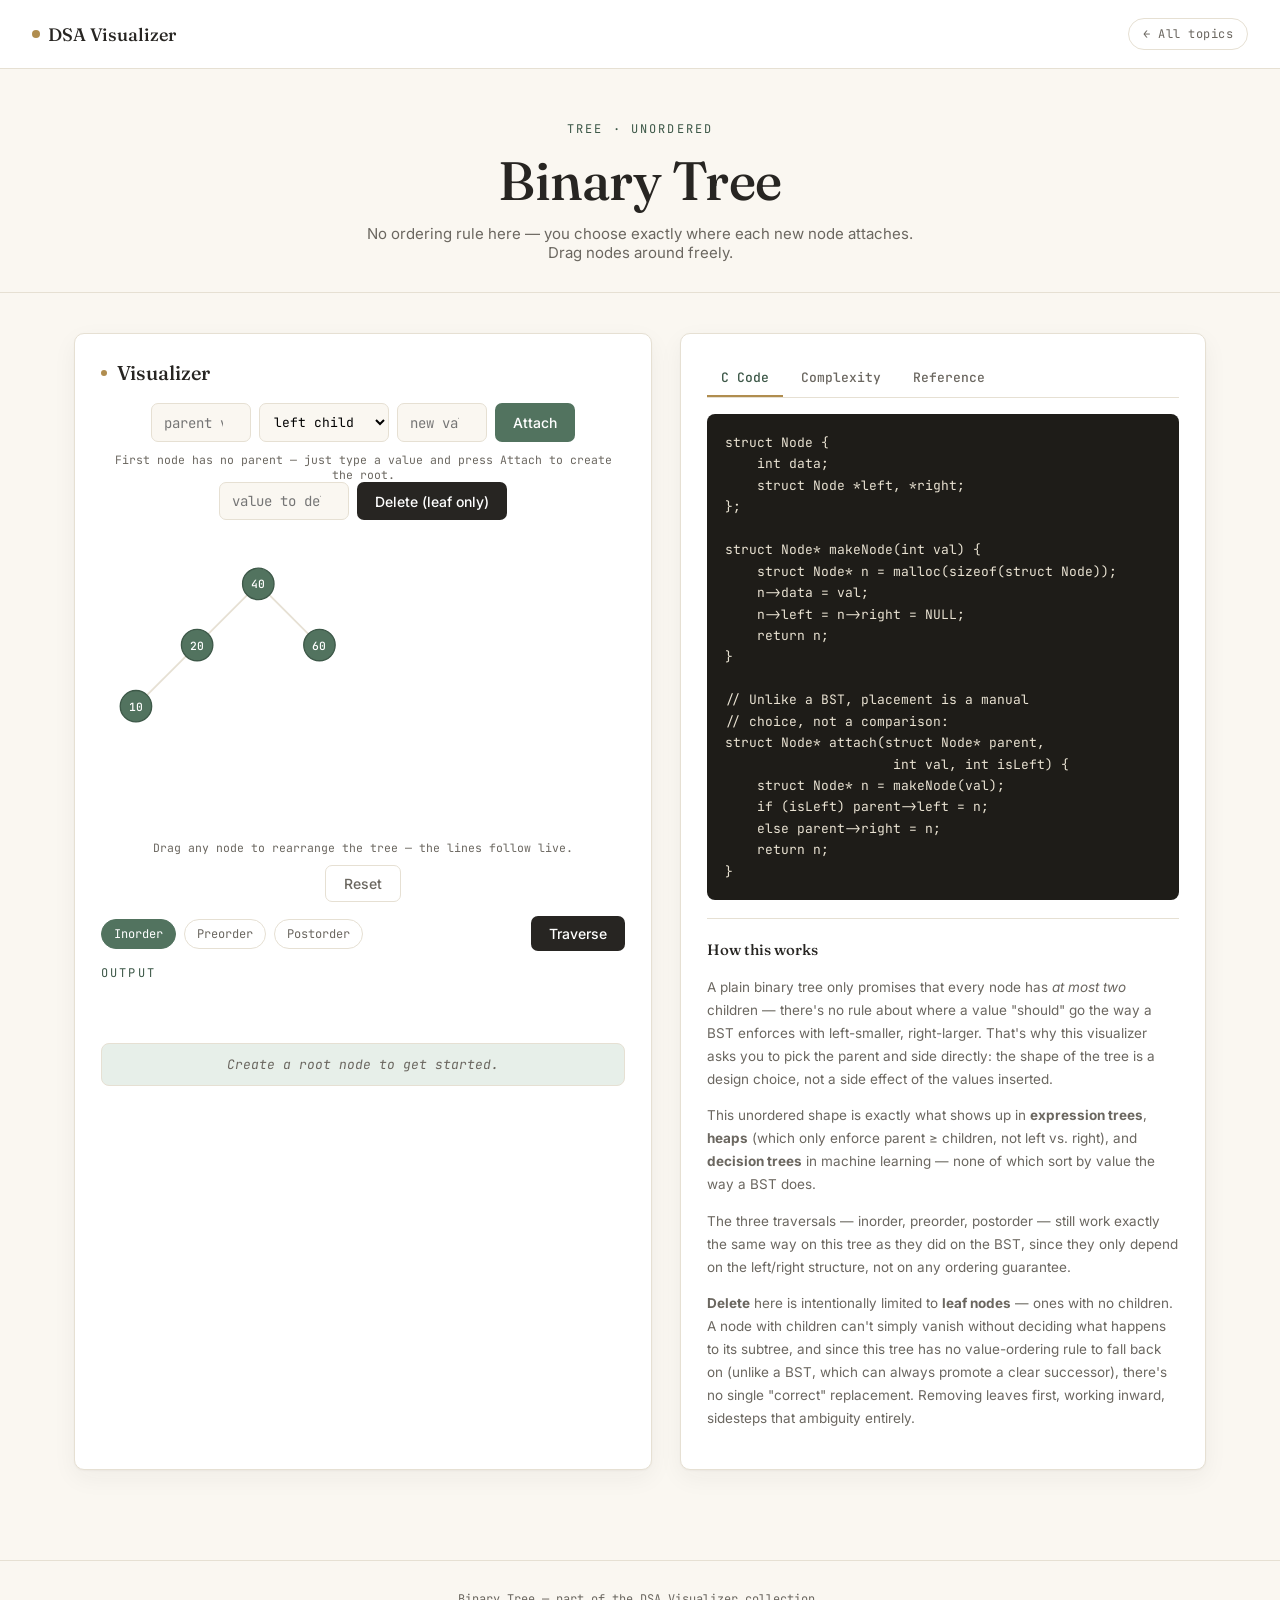
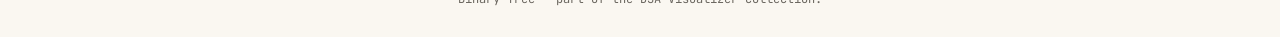
==== commit 38af31b3: "Add files via upload" ====
--- a/binary-tree.html
+++ b/binary-tree.html
@@ -23,8 +23,10 @@
   .insert-row{display:flex;gap:8px;justify-content:center;flex-wrap:wrap;margin-bottom:10px;}
   .insert-row select{border:1px solid var(--line);border-radius:7px;padding:9px 10px;font-family:'JetBrains Mono',monospace;font-size:13px;background:var(--porcelain);}
   .traversal-row{display:flex;gap:8px;margin:14px 0;flex-wrap:wrap;align-items:center;}
-  .caption{margin-top:8px;background:var(--sage-pale);border:1px solid var(--line);border-radius:8px;padding:12px 16px;font-family:'JetBrains Mono',monospace;font-size:13px;color:var(--sage-deep);min-height:20px;text-align:center;}
+  .caption{margin-top:8px;background:var(--sage-pale);border:1px solid var(--line);border-radius:8px;padding:12px 16px;font-family:'JetBrains Mono',monospace;font-size:13px;color:var(--sage-deep);min-height:20px;text-align:center;transition:background 0.2s ease, color 0.2s ease;}
   .caption.idle{color:var(--ink-soft);font-style:italic;}
+  .caption.error{background:#F3E3DF;color:var(--rose);font-weight:500;animation:shake 0.3s ease;}
+  @keyframes shake{0%,100%{transform:translateX(0);}25%{transform:translateX(-4px);}75%{transform:translateX(4px);}}
   .explainer{margin-top:18px;border-top:1px solid var(--line);padding-top:18px;font-size:13.5px;color:var(--ink-soft);line-height:1.7;}
   .explainer h3{font-family:'Fraunces',serif;font-weight:500;font-size:15px;color:var(--ink);margin:0 0 8px;}
   .explainer code{background:var(--porcelain);padding:1px 5px;border-radius:4px;font-family:'JetBrains Mono',monospace;font-size:12.5px;color:var(--sage-deep);}
@@ -54,6 +56,10 @@
       <button class="btn-primary" onclick="insertVal()">Attach</button>
     </div>
     <div class="hint">First node has no parent — just type a value and press Attach to create the root.</div>
+    <div class="insert-row">
+      <input type="number" id="deleteInput" placeholder="value to delete" style="width:130px;">
+      <button class="btn-dark" onclick="deleteVal()">Delete (leaf only)</button>
+    </div>
     <svg class="tree-stage" id="svg" viewBox="0 0 600 300"></svg>
     <div class="hint">Drag any node to rearrange the tree — the lines follow live.</div>
     <button class="btn-ghost" onclick="resetTree()" style="display:block;margin:10px auto 0;">Reset</button>
@@ -116,6 +122,13 @@
           tree as they did on the BST, since they only depend on the left/right structure, not on any
           ordering guarantee.
         </p>
+        <p>
+          <strong>Delete</strong> here is intentionally limited to <strong>leaf nodes</strong> — ones with
+          no children. A node with children can't simply vanish without deciding what happens to its
+          subtree, and since this tree has no value-ordering rule to fall back on (unlike a BST, which can
+          always promote a clear successor), there's no single "correct" replacement. Removing leaves first,
+          working inward, sidesteps that ambiguity entirely.
+        </p>
       </div>
     </div>
 
@@ -147,10 +160,12 @@
 var dragging = null;
 var dragOffset = {x:0,y:0};
 
-function setCaption(text, idle){
+function setCaption(text, state){
   var cap = document.getElementById('caption');
   cap.textContent = text;
-  cap.classList.toggle('idle', !!idle);
+  cap.classList.remove('idle','error');
+  if(state === 'error'){ cap.classList.add('error'); }
+  else if(state === true || state === 'idle'){ cap.classList.add('idle'); }
 }
 
 function findByVal(val){
@@ -163,9 +178,9 @@
   var parentInput = document.getElementById('parentInput');
   var side = document.getElementById('sideSelect').value;
 
-  if(valInput.value === '' || isNaN(Number(valInput.value))){ setCaption('Enter the value of the new node.', false); return; }
+  if(valInput.value === '' || isNaN(Number(valInput.value))){ setCaption('Enter the value of the new node.', 'error'); return; }
   var val = Number(valInput.value);
-  if(findByVal(val)){ setCaption('Value ' + val + ' already exists in the tree — values must be unique here.', false); return; }
+  if(findByVal(val)){ setCaption('Value ' + val + ' already exists in the tree — values must be unique here.', 'error'); return; }
 
   var node = {id: idCounter++, val: val, left:null, right:null, x: 280, y: 40};
   nodesById[node.id] = node;
@@ -174,15 +189,45 @@
     root = node;
     setCaption('Created root node ' + val + '.', false);
   } else {
-    if(parentInput.value === '' || isNaN(Number(parentInput.value))){ setCaption('Enter the parent value to attach to.', false); delete nodesById[node.id]; return; }
+    if(parentInput.value === '' || isNaN(Number(parentInput.value))){ setCaption('This tree already has a root — type an existing node\u2019s value into "parent value" to attach to it.', 'error'); delete nodesById[node.id]; return; }
     var parent = findByVal(Number(parentInput.value));
-    if(!parent){ setCaption('No node with value ' + parentInput.value + ' exists yet.', false); delete nodesById[node.id]; return; }
-    if(side === 'left' && parent.left){ setCaption('Parent ' + parent.val + ' already has a left child.', false); delete nodesById[node.id]; return; }
-    if(side === 'right' && parent.right){ setCaption('Parent ' + parent.val + ' already has a right child.', false); delete nodesById[node.id]; return; }
+    if(!parent){ setCaption('No node with value ' + parentInput.value + ' exists yet.', 'error'); delete nodesById[node.id]; return; }
+    if(side === 'left' && parent.left){ setCaption('Parent ' + parent.val + ' already has a left child — pick a different parent or side.', 'error'); delete nodesById[node.id]; return; }
+    if(side === 'right' && parent.right){ setCaption('Parent ' + parent.val + ' already has a right child — pick a different parent or side.', 'error'); delete nodesById[node.id]; return; }
     if(side === 'left') parent.left = node; else parent.right = node;
     setCaption('Attached ' + val + ' as the ' + side + ' child of ' + parent.val + '.', false);
   }
   valInput.value = ''; parentInput.value = '';
+  autoLayout();
+  drawTree();
+}
+
+function deleteVal(){
+  var deleteInput = document.getElementById('deleteInput');
+  if(deleteInput.value === '' || isNaN(Number(deleteInput.value))){ setCaption('Enter the value of the node to delete.', 'error'); return; }
+  var val = Number(deleteInput.value);
+  var target = findByVal(val);
+  if(!target){ setCaption('No node with value ' + val + ' exists.', 'error'); return; }
+  if(target.left || target.right){
+    setCaption('Can\u2019t delete ' + val + ' — it still has a child. Delete its children first, then work upward.', 'error');
+    return;
+  }
+  if(target === root){
+    root = null;
+  } else {
+    var parent = null;
+    for(var id in nodesById){
+      var n = nodesById[id];
+      if(n.left === target || n.right === target){ parent = n; break; }
+    }
+    if(parent){
+      if(parent.left === target) parent.left = null;
+      else parent.right = null;
+    }
+  }
+  delete nodesById[target.id];
+  deleteInput.value = '';
+  setCaption('Deleted leaf node ' + val + '.', false);
   autoLayout();
   drawTree();
 }
